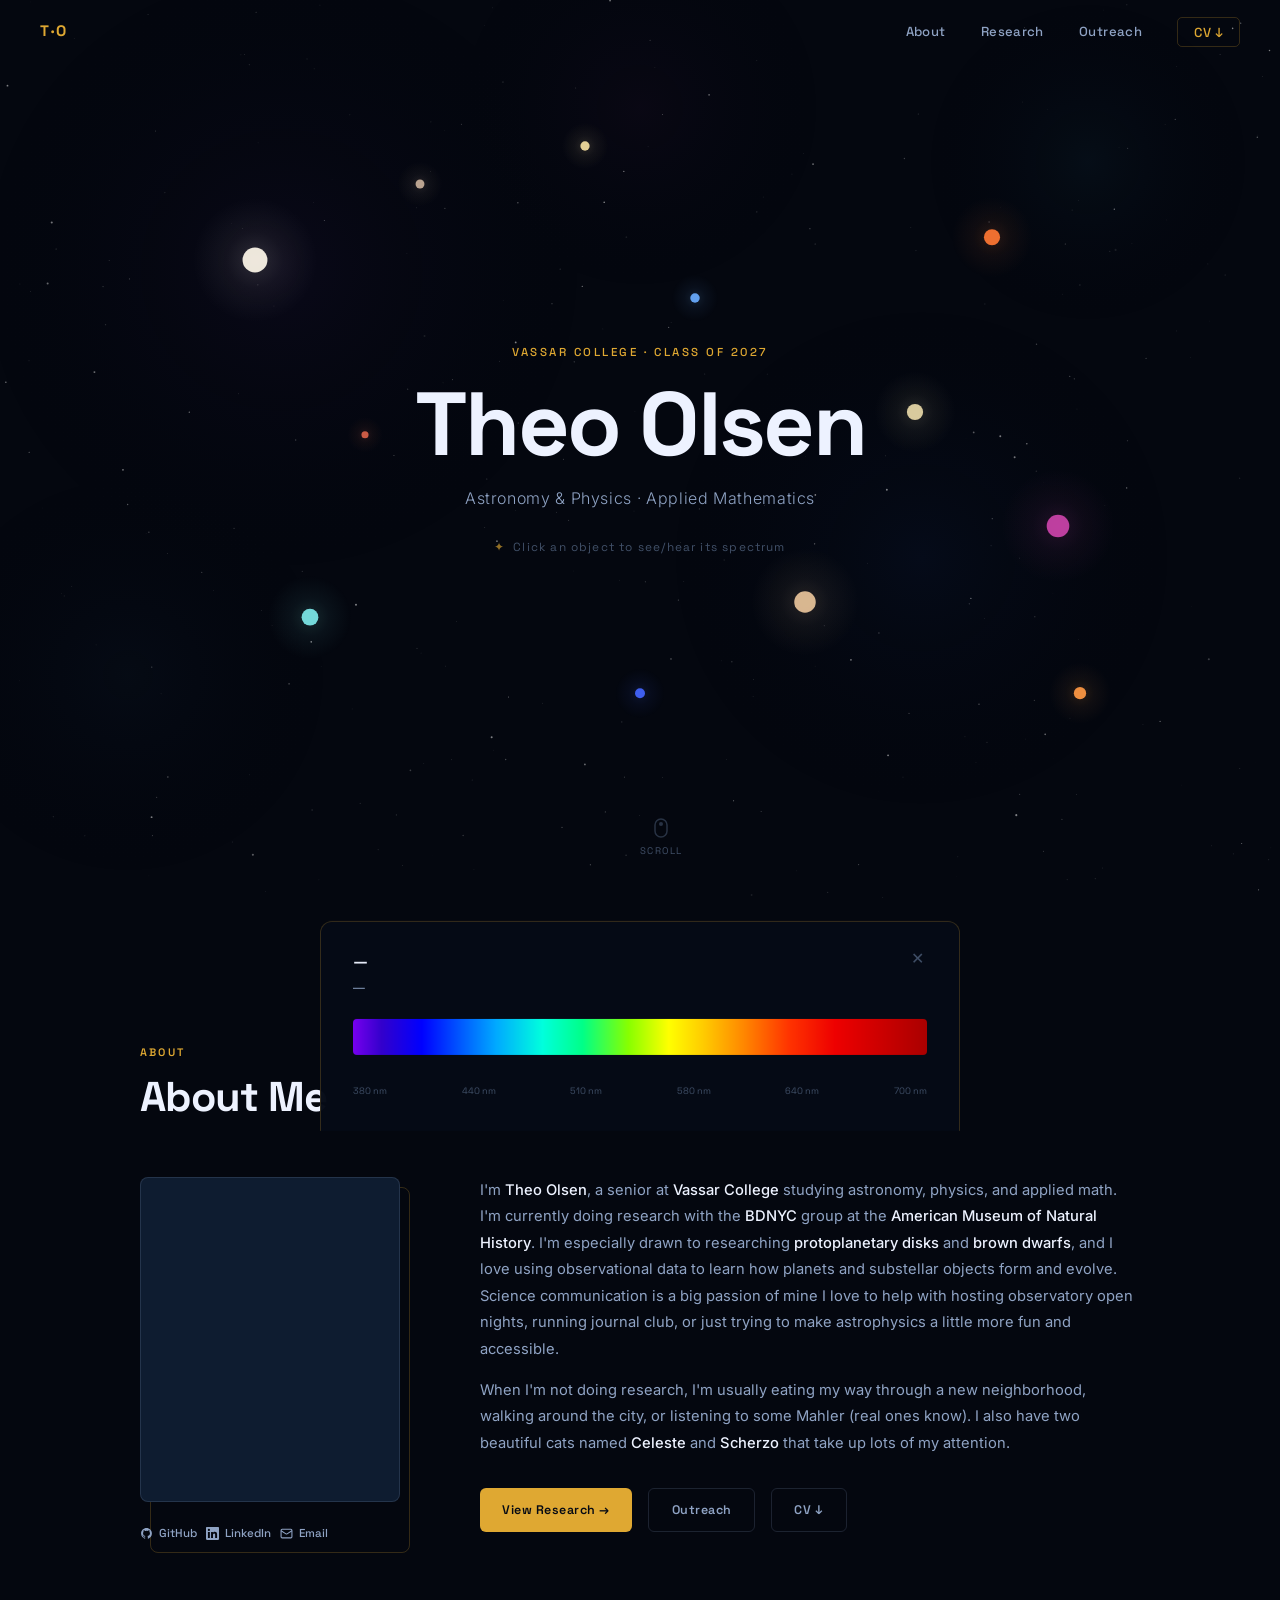
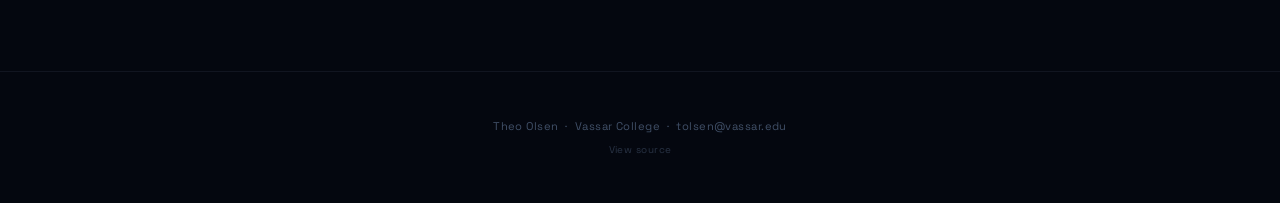
==== index.html @ f6734021 "Launch personal site with research, outreach, and Fourier visualizer. Add portfolio pages, CV and pa" ====
<!DOCTYPE html>
<html lang="en">

<head>
  <meta charset="UTF-8">
  <meta name="viewport" content="width=device-width, initial-scale=1.0">
  <title>Theo Olsen | Astronomer</title>
  <link rel="preconnect" href="https://fonts.googleapis.com">
  <link rel="preconnect" href="https://fonts.gstatic.com" crossorigin>
  <link
    href="https://fonts.googleapis.com/css2?family=Space+Grotesk:wght@300;400;500;600;700&family=Inter:ital,wght@0,300;0,400;0,500;1,300;1,400&display=swap"
    rel="stylesheet">
  <style>
    *,
    *::before,
    *::after {
      box-sizing: border-box;
      margin: 0;
      padding: 0;
    }

    :root {
      --bg-0: #04070f;
      --bg-1: #07101d;
      --bg-2: #0b1626;
      --bg-card: #0e1c30;
      --gold: #dfa832;
      --gold-soft: rgba(223, 168, 50, 0.12);
      --gold-border: rgba(223, 168, 50, 0.22);
      --purple: #9d7ff0;
      --blue: #5b9cf6;
      --text: #edf2ff;
      --text-2: #8fa3c4;
      --text-3: #415068;
      --border: rgba(140, 160, 200, 0.09);
      --border-bright: rgba(140, 160, 200, 0.18);
      --nav-h: 62px;
      --f-display: 'Space Grotesk', sans-serif;
      --f-body: 'Inter', sans-serif;
      --radius: 8px;
    }

    html {
      scroll-behavior: smooth;
    }

    body {
      background: var(--bg-0);
      color: var(--text);
      font-family: var(--f-body);
      line-height: 1.65;
      overflow-x: hidden;
    }

    /* ═══ NAV ══════════════════════════════════════ */
    #nav {
      position: fixed;
      top: 0;
      left: 0;
      right: 0;
      height: var(--nav-h);
      z-index: 200;
      display: flex;
      align-items: center;
      justify-content: space-between;
      padding: 0 2.5rem;
      border-bottom: 1px solid transparent;
      transition: background .35s, border-color .35s, backdrop-filter .35s;
    }

    #nav.frosted {
      background: rgba(4, 7, 15, .82);
      backdrop-filter: blur(14px);
      -webkit-backdrop-filter: blur(14px);
      border-color: var(--border);
    }

    .nav-logo {
      font-family: var(--f-display);
      font-weight: 700;
      font-size: .95rem;
      letter-spacing: .12em;
      color: var(--gold);
      text-decoration: none;
    }

    .nav-links {
      display: flex;
      gap: 2.2rem;
      list-style: none;
      align-items: center;
    }

    .nav-links a {
      font-family: var(--f-display);
      font-size: .82rem;
      font-weight: 500;
      letter-spacing: .03em;
      color: var(--text-2);
      text-decoration: none;
      transition: color .2s;
    }

    .nav-links a:hover {
      color: var(--text);
    }

    .nav-cv {
      color: var(--gold) !important;
      border: 1px solid var(--gold-border);
      padding: .35rem 1rem;
      border-radius: 5px;
      transition: background .2s !important;
    }

    .nav-cv:hover {
      background: var(--gold-soft) !important;
    }

    /* ═══ HERO ═════════════════════════════════════ */
    #hero {
      position: relative;
      width: 100%;
      height: 100vh;
      overflow: hidden;
    }

    #starfield {
      position: absolute;
      inset: 0;
      width: 100%;
      height: 100%;
      cursor: crosshair;
    }

    .hero-ui {
      position: absolute;
      inset: 0;
      display: flex;
      flex-direction: column;
      align-items: center;
      justify-content: center;
      text-align: center;
      pointer-events: none;
      z-index: 2;
      padding: 0 2rem;
    }

    .hero-pre {
      font-family: var(--f-display);
      font-size: .72rem;
      font-weight: 500;
      letter-spacing: .22em;
      text-transform: uppercase;
      color: var(--gold);
      margin-bottom: 1.1rem;
      opacity: 0;
      animation: riseIn .9s .2s forwards;
    }

    .hero-name {
      font-family: var(--f-display);
      font-size: clamp(2.8rem, 7vw, 5.8rem);
      font-weight: 700;
      letter-spacing: -.03em;
      color: var(--text);
      line-height: 1;
      margin-bottom: 1rem;
      opacity: 0;
      animation: riseIn .9s .4s forwards;
    }

    .hero-sub {
      font-family: var(--f-body);
      font-size: clamp(.85rem, 1.8vw, 1rem);
      font-weight: 300;
      color: var(--text-2);
      letter-spacing: .04em;
      margin-bottom: 1.6rem;
      opacity: 0;
      animation: riseIn .9s .6s forwards;
    }

    .hero-tags {
      display: flex;
      gap: .5rem;
      flex-wrap: wrap;
      justify-content: center;
      margin-bottom: 2.8rem;
      opacity: 0;
      animation: riseIn .9s .8s forwards;
    }

    .hero-tag {
      font-family: var(--f-display);
      font-size: .67rem;
      font-weight: 500;
      letter-spacing: .05em;
      padding: .2rem .7rem;
      border: 1px solid var(--border-bright);
      border-radius: 100px;
      color: var(--text-3);
    }

    .hero-hint {
      font-family: var(--f-display);
      font-size: .74rem;
      letter-spacing: .1em;
      color: var(--text-3);
      opacity: 0;
      animation: riseIn .9s 1.1s forwards;
    }

    .hint-star {
      color: var(--gold);
      opacity: .65;
      margin-right: .3em;
    }

    /* Scroll cue */
    .scroll-cue {
      position: absolute;
      bottom: 2.5rem;
      left: 50%;
      transform: translateX(-50%);
      opacity: 0;
      animation: riseIn 1s 1.6s forwards;
      display: flex;
      flex-direction: column;
      align-items: center;
      gap: .4rem;
      pointer-events: none;
    }

    .scroll-cue span {
      font-family: var(--f-display);
      font-size: .6rem;
      letter-spacing: .15em;
      text-transform: uppercase;
      color: var(--text-3);
    }

    .scroll-cue svg {
      animation: bounce 2s 2s infinite;
    }

    /* ═══ SPECTRUM PANEL ═══════════════════════════ */
    #sp-panel {
      position: fixed;
      bottom: 0;
      left: 50%;
      transform: translateX(-50%) translateY(110%);
      width: min(640px, 92vw);
      background: rgba(6, 11, 22, .96);
      backdrop-filter: blur(20px);
      -webkit-backdrop-filter: blur(20px);
      border: 1px solid var(--gold-border);
      border-bottom: none;
      border-radius: 12px 12px 0 0;
      padding: 1.6rem 2rem 1.4rem;
      z-index: 300;
      transition: transform .45s cubic-bezier(.22, 1, .36, 1);
    }

    #sp-panel.open {
      transform: translateX(-50%) translateY(0);
    }

    .sp-top {
      display: flex;
      justify-content: space-between;
      align-items: flex-start;
      margin-bottom: 1.3rem;
    }

    .sp-name {
      font-family: var(--f-display);
      font-size: 1.05rem;
      font-weight: 600;
      color: var(--text);
    }

    .sp-type {
      font-family: var(--f-body);
      font-size: .74rem;
      color: var(--text-2);
      margin-top: .2rem;
    }

    .sp-close {
      background: none;
      border: none;
      color: var(--text-3);
      cursor: pointer;
      font-size: 1rem;
      padding: .2rem;
      line-height: 1;
      transition: color .2s;
    }

    .sp-close:hover {
      color: var(--text);
    }

    .sp-bar-wrap {
      position: relative;
      height: 36px;
      border-radius: 4px;
      overflow: visible;
      margin-bottom: 1.8rem;
    }

    .sp-rainbow {
      width: 100%;
      height: 36px;
      border-radius: 4px;
      background: linear-gradient(to right,
          #7700ee 0%, #3300cc 5%, #0000ff 12%,
          #004fff 18%, #00aaff 25%, #00ffdd 33%,
          #00ff88 40%, #88ff00 48%,
          #ffff00 55%, #ffcc00 61%,
          #ff8800 68%, #ff3300 76%,
          #ee0000 84%, #aa0000 100%);
    }

    .sp-lines-layer {
      position: absolute;
      inset: 0;
      pointer-events: none;
    }

    .sp-line {
      position: absolute;
      top: 0;
      bottom: 0;
      width: 2px;
      background: rgba(0, 0, 0, .88);
      transform: translateX(-50%);
    }

    .sp-line-lbl {
      position: absolute;
      bottom: -17px;
      transform: translateX(-50%);
      font-size: .56rem;
      font-family: var(--f-display);
      color: var(--text-2);
      white-space: nowrap;
    }

    .sp-wl {
      display: flex;
      justify-content: space-between;
      margin-top: .4rem;
    }

    .sp-wl span {
      font-size: .58rem;
      font-family: var(--f-display);
      color: var(--text-3);
    }

    .sp-desc {
      font-size: .74rem;
      color: var(--text-2);
      font-style: italic;
      margin-top: .6rem;
    }

    /* ═══ ABOUT SECTION ════════════════════════════ */
    #about {
      padding: 9rem 2.5rem 8rem;
      max-width: 1080px;
      margin: 0 auto;
    }

    .eyebrow {
      font-family: var(--f-display);
      font-size: .68rem;
      font-weight: 600;
      letter-spacing: .2em;
      text-transform: uppercase;
      color: var(--gold);
      margin-bottom: .7rem;
    }

    .section-h {
      font-family: var(--f-display);
      font-size: clamp(1.8rem, 4vw, 2.6rem);
      font-weight: 700;
      letter-spacing: -.025em;
      color: var(--text);
      line-height: 1.15;
      margin-bottom: 3.5rem;
    }

    .section-h em {
      font-style: italic;
      color: var(--purple);
    }

    .about-grid {
      display: grid;
      grid-template-columns: 260px 1fr;
      gap: 5rem;
      align-items: start;
    }

    /* Photo card */
    .photo-col {
      position: relative;
    }

    .photo-frame {
      width: 100%;
      aspect-ratio: 4/5;
      background: var(--bg-card);
      border: 1px solid var(--border-bright);
      border-radius: var(--radius);
      overflow: hidden;
      display: flex;
      align-items: center;
      justify-content: center;
    }

    .photo-frame img {
      width: 100%;
      height: 100%;
      object-fit: cover;
    }

    .photo-deco {
      position: absolute;
      top: 10px;
      left: 10px;
      width: 100%;
      height: 100%;
      border: 1px solid var(--gold-border);
      border-radius: var(--radius);
      z-index: -1;
    }

    .social-row {
      display: flex;
      flex-wrap: wrap;
      gap: .6rem;
      margin-top: 1.4rem;
    }

    .social-link {
      display: flex;
      align-items: center;
      gap: .35rem;
      font-family: var(--f-display);
      font-size: .72rem;
      font-weight: 500;
      color: var(--text-2);
      text-decoration: none;
      transition: color .2s;
    }

    .social-link:hover {
      color: var(--gold);
    }

    .social-link svg {
      flex-shrink: 0;
    }

    /* Bio */
    .bio-col h2 {
      font-family: var(--f-display);
      font-size: 1.75rem;
      font-weight: 700;
      letter-spacing: -.02em;
      color: var(--text);
      margin-bottom: 1.2rem;
    }

    .bio-col p {
      font-size: .92rem;
      color: var(--text-2);
      line-height: 1.8;
      margin-bottom: .9rem;
    }

    .bio-col p strong {
      color: var(--text);
      font-weight: 500;
    }

    .awards-row {
      display: flex;
      flex-wrap: wrap;
      gap: .8rem;
      margin-top: 2rem;
      padding-top: 2rem;
      border-top: 1px solid var(--border);
    }

    .award {
      display: flex;
      align-items: center;
      gap: .45rem;
      padding: .42rem .85rem;
      background: var(--bg-card);
      border: 1px solid var(--border);
      border-radius: 6px;
    }

    .award-icon {
      font-size: .85rem;
    }

    .award-txt {
      font-family: var(--f-display);
      font-size: .68rem;
      font-weight: 500;
      color: var(--text-2);
    }

    /* CTA row */
    .cta-row {
      display: flex;
      gap: 1rem;
      flex-wrap: wrap;
      margin-top: 2rem;
    }

    .btn {
      font-family: var(--f-display);
      font-size: .78rem;
      font-weight: 600;
      letter-spacing: .04em;
      padding: .65rem 1.4rem;
      border-radius: 6px;
      text-decoration: none;
      transition: all .2s;
      display: inline-flex;
      align-items: center;
      gap: .4rem;
    }

    .btn-gold {
      background: var(--gold);
      color: #060a14;
    }

    .btn-gold:hover {
      background: #f0b832;
    }

    .btn-ghost {
      border: 1px solid var(--border-bright);
      color: var(--text-2);
    }

    .btn-ghost:hover {
      border-color: var(--text-2);
      color: var(--text);
    }

    /* ═══ FOOTER ══════════════════════════════════ */
    footer {
      padding: 2.8rem 2.5rem;
      text-align: center;
      border-top: 1px solid var(--border);
      font-family: var(--f-display);
      font-size: .7rem;
      letter-spacing: .04em;
      color: var(--text-3);
    }

    footer a {
      color: var(--text-3);
      text-decoration: none;
      transition: color .2s;
    }

    footer a:hover {
      color: var(--gold);
    }

    /* ═══ ANIMATIONS ══════════════════════════════ */
    @keyframes riseIn {
      from {
        opacity: 0;
        transform: translateY(18px);
      }

      to {
        opacity: 1;
        transform: translateY(0);
      }
    }

    @keyframes bounce {

      0%,
      100% {
        transform: translateY(0);
      }

      50% {
        transform: translateY(5px);
      }
    }

    /* ═══ SCROLLBAR ═══════════════════════════════ */
    ::-webkit-scrollbar {
      width: 5px;
    }

    ::-webkit-scrollbar-track {
      background: var(--bg-0);
    }

    ::-webkit-scrollbar-thumb {
      background: var(--border-bright);
      border-radius: 3px;
    }

    /* ═══ RESPONSIVE ══════════════════════════════ */
    @media (max-width: 780px) {
      #nav {
        padding: 0 1.2rem;
      }

      .nav-links {
        gap: 1.4rem;
      }

      .nav-links li:first-child,
      .nav-links li:nth-child(2) {
        display: none;
      }

      .about-grid {
        grid-template-columns: 1fr;
        gap: 2.5rem;
      }

      .photo-col {
        max-width: 200px;
      }

      #about {
        padding: 6rem 1.5rem 5rem;
      }
    }
  </style>
</head>

<body>

  <!-- NAV ─────────────────────────────────────── -->
  <nav id="nav">
    <a href="index.html" class="nav-logo">T·O</a>
    <ul class="nav-links">
      <li><a href="#about">About</a></li>
      <li><a href="research.html">Research</a></li>
      <li><a href="outreach.html">Outreach</a></li>
      <li><a href="./assets/Theo_Olsen_CV_June_2026.docx.pdf" target="_blank" class="nav-cv">CV ↓</a></li>
    </ul>
  </nav>

  <!-- HERO ────────────────────────────────────── -->
  <section id="hero">
    <canvas id="starfield"></canvas>

    <div class="hero-ui">
      <p class="hero-pre">Vassar College · Class of 2027</p>
      <h1 class="hero-name">Theo Olsen</h1>
      <p class="hero-sub">Astronomy &amp; Physics · Applied Mathematics</p>
      <p class="hero-hint">
        <span class="hint-star">✦</span>
        Click an object to see/hear its spectrum
      </p>
    </div>

    <div class="scroll-cue">
      <svg width="14" height="20" viewBox="0 0 14 20" fill="none">
        <rect x="1" y="1" width="12" height="18" rx="6" stroke="rgba(65,80,104,.6)" stroke-width="1.5" />
        <circle cx="7" cy="6" r="2" fill="rgba(65,80,104,.6)" />
      </svg>
      <span>Scroll</span>
    </div>
  </section>

  <!-- SPECTRUM PANEL ──────────────────────────── -->
  <div id="sp-panel">
    <div class="sp-top">
      <div>
        <div class="sp-name" id="sp-name">—</div>
        <div class="sp-type" id="sp-type">—</div>
      </div>
      <button class="sp-close" id="sp-close" aria-label="Close">✕</button>
    </div>
    <div class="sp-bar-wrap">
      <div class="sp-rainbow"></div>
      <div class="sp-lines-layer" id="sp-lines"></div>
    </div>
    <div class="sp-wl">
      <span>380 nm</span><span>440 nm</span><span>510 nm</span>
      <span>580 nm</span><span>640 nm</span><span>700 nm</span>
    </div>
    <p class="sp-desc" id="sp-desc"></p>
  </div>

  <!-- ABOUT ───────────────────────────────────── -->
  <section id="about">
    <p class="eyebrow">About</p>
    <h2 class="section-h">About Me</h2>

    <div class="about-grid">
      <!-- Photo -->
      <div class="photo-col">
        <div class="photo-frame">
          <!-- <img src="assets/photo.jpg" alt="Theo Olsen"> -->
        </div>
        <div class="photo-deco"></div>

        <div class="social-row">
          <a href="https://github.com/the0lsen" target="_blank" class="social-link">
            <svg width="13" height="13" viewBox="0 0 24 24" fill="currentColor">
              <path
                d="M12 2C6.477 2 2 6.477 2 12c0 4.418 2.865 8.166 6.839 9.489.5.092.682-.217.682-.482 0-.237-.009-.866-.013-1.7-2.782.603-3.369-1.341-3.369-1.341-.454-1.154-1.11-1.462-1.11-1.462-.908-.62.069-.608.069-.608 1.003.07 1.531 1.03 1.531 1.03.892 1.529 2.341 1.087 2.91.832c.092-.647.35-1.088.636-1.338-2.22-.253-4.555-1.11-4.555-4.943 0-1.091.39-1.984 1.029-2.683-.103-.253-.446-1.27.098-2.647 0 0 .84-.269 2.75 1.025A9.578 9.578 0 0112 6.836c.85.004 1.705.115 2.504.337 1.909-1.294 2.747-1.025 2.747-1.025.546 1.377.203 2.394.1 2.647.64.699 1.028 1.592 1.028 2.683 0 3.842-2.339 4.687-4.566 4.935.359.309.678.919.678 1.852 0 1.336-.012 2.415-.012 2.741 0 .267.18.578.688.48C19.138 20.163 22 16.418 22 12c0-5.523-4.477-10-10-10z" />
            </svg>
            GitHub
          </a>
          <a href="https://www.linkedin.com/in/theo-olsen-43198183/" target="_blank" class="social-link">
            <svg width="13" height="13" viewBox="0 0 24 24" fill="currentColor">
              <path
                d="M20.447 20.452h-3.554v-5.569c0-1.328-.027-3.037-1.852-3.037-1.853 0-2.136 1.445-2.136 2.939v5.667H9.351V9h3.414v1.561h.046c.477-.9 1.637-1.85 3.37-1.85 3.601 0 4.267 2.37 4.267 5.455v6.286zM5.337 7.433a2.062 2.062 0 01-2.063-2.065 2.064 2.064 0 112.063 2.065zm1.782 13.019H3.555V9h3.564v11.452zM22.225 0H1.771C.792 0 0 .774 0 1.729v20.542C0 23.227.792 24 1.771 24h20.451C23.2 24 24 23.227 24 22.271V1.729C24 .774 23.2 0 22.222 0h.003z" />
            </svg>
            LinkedIn
          </a>
          <a href="mailto:tolsen@vassar.edu" class="social-link">
            <svg width="13" height="13" viewBox="0 0 24 24" fill="none" stroke="currentColor" stroke-width="2">
              <rect x="2" y="4" width="20" height="16" rx="2" />
              <path d="m22 7-8.97 5.7a1.94 1.94 0 01-2.06 0L2 7" />
            </svg>
            Email
          </a>
        </div>
      </div>

      <!-- Bio -->
      <div class="bio-col">
        <p>
          I'm <strong>Theo Olsen</strong>, a senior at <strong>Vassar College</strong> studying astronomy, physics, and applied math.
          I'm currently doing research with the <strong>BDNYC</strong> group at the
          <strong>American Museum of Natural History</strong>.
          I'm especially drawn to researching <strong>protoplanetary disks</strong> and
          <strong>brown dwarfs</strong>, and I love using observational data to learn
          how planets and substellar objects form and evolve.
          Science communication is a big passion of mine I love to help with hosting observatory open nights,
          running journal club, or just trying to make astrophysics a little more fun and accessible.
        </p>
        <p>
          When I'm not doing research, I'm usually eating my way through a new neighborhood,
          walking around the city, or listening to some Mahler (real ones know).
          I also have two beautiful cats named <strong>Celeste</strong> and
          <strong>Scherzo</strong> that take up lots of my attention.
        </p>

        <div class="cta-row">
          <a href="research.html" class="btn btn-gold">View Research →</a>
          <a href="outreach.html" class="btn btn-ghost">Outreach</a>
          <a href="./assets/Theo_Olsen_CV_June_2026.docx.pdf" target="_blank" class="btn btn-ghost">CV ↓</a>
        </div>


      </div>
    </div>
  </section>

  <!-- FOOTER ──────────────────────────────────── -->
  <footer>
    <p>Theo Olsen &nbsp;·&nbsp; Vassar College &nbsp;·&nbsp;
      <a href="mailto:tolsen@vassar.edu">tolsen@vassar.edu</a>
    </p>
    <p style="margin-top:.4rem;font-size:.62rem;opacity:.6;">
      <a href="https://github.com/the0lsen/the0lsen.github.io" target="_blank">View source</a>
    </p>
  </footer>

  <!-- ═══════════════════════════════════════════
     SCRIPT: Canvas Minigame + Audio
═══════════════════════════════════════════ -->
  <script>
    // ── Nav scroll effect ─────────────────────────
    const navEl = document.getElementById('nav');
    window.addEventListener('scroll', () => {
      navEl.classList.toggle('frosted', window.scrollY > 20);
    });

    // ── Object catalogue ─────────────────────────
    // Positions: Sun upper-left area, brown dwarfs right side, planets spread across
    const POS = [
      // Sun
      [.15, .25],
      // Brown dwarfs
      [.82, .22], [.88, .60],
      // Planets (Mercury → Neptune + a hot Jupiter exoplanet)
      [.30, .15], [.45, .10], [.55, .30], [.25, .48],
      [.65, .70], [.75, .45], [.20, .72], [.50, .82],
      [.90, .82],
    ];

    const CATALOGUE = [
      // ── Our Sun ──
      { name: 'The Sun', type: 'G', size: 16.5, temp: 5778, desc: 'Our G2V host star — the reference spectrum' },
      // ── Brown Dwarfs ──
      { name: '2MASS J1047+21', type: 'L', size: 12.6, temp: 2200, desc: 'L6 brown dwarf — FeH, CrH & CO bands dominate' },
      { name: 'Gliese 229 B', type: 'T', size: 11.4, temp: 960, desc: 'T7 brown dwarf — methane detected at 890 nm (unique!)' },
      // ── Planets ──
      { name: 'Mercury', type: 'Rk', size: 4.5, temp: 440, desc: 'Silicate-rich, virtually no atmosphere — reflected solar' },
      { name: 'Venus', type: 'Ve', size: 7.2, temp: 737, desc: 'Dense CO₂ atmosphere — strong CO₂ & SO₂ bands' },
      { name: 'Earth', type: 'Ea', size: 7.2, temp: 288, desc: 'O₂, H₂O, O₃ — only known biosignature spectrum' },
      { name: 'Mars', type: 'Ma', size: 5.4, temp: 210, desc: 'Thin CO₂ atmosphere, Fe₂O₃ dust — red reflectance' },
      { name: 'Jupiter', type: 'Ju', size: 11.4, temp: 165, desc: 'NH₃ clouds, CH₄ & H₂ — banded gas giant spectrum' },
      { name: 'Saturn', type: 'Sa', size: 10.2, temp: 134, desc: 'CH₄, NH₃, H₂ — slightly colder than Jupiter' },
      { name: 'Uranus', type: 'Ur', size: 8.4, temp: 76, desc: 'CH₄ ice mantle — strong 619 nm methane absorption' },
      { name: 'Neptune', type: 'Ne', size: 7.8, temp: 72, desc: 'Deep CH₄ absorption gives vivid blue colour' },
      { name: '51 Peg b', type: 'HJ', size: 9.6, temp: 1285, desc: 'First hot Jupiter — Na I, K I, H₂O in transmission' },
    ];

    // Colours: Sun warm white, L-dwarf deep orange, T-dwarf magenta, planets natural hues
    const S_COLOR = {
      G: '#fff9eb',  // Sun
      L: '#ff7733',  // L brown dwarf
      T: '#cc44aa',  // T brown dwarf
      Rk: '#c8b09a',  // Mercury (rocky grey)
      Ve: '#f5dfa0',  // Venus (pale yellow)
      Ea: '#6aadff',  // Earth (blue)
      Ma: '#d9634a',  // Mars (red-orange)
      Ju: '#e8c49a',  // Jupiter (tan)
      Sa: '#e8d9a8',  // Saturn (pale gold)
      Ur: '#7de8e8',  // Uranus (cyan)
      Ne: '#4466ff',  // Neptune (deep blue)
      HJ: '#ff9944',  // Hot Jupiter (orange)
    };

    // Musical chords — flute register
    const CHORDS = {
      G: [392.00, 493.88, 587.33],  // Sun: G4-B4-D5 warm major
      L: [261.63, 311.13, 392.00],  // L-dwarf: C4-Eb4-G4 minor
      T: [220.00, 277.18, 329.63],  // T-dwarf: A3-C#4-E4 eerie
      Rk: [523.25, 622.25, 698.46],  // Mercury: C5-Eb5-F5 sparse
      Ve: [466.16, 554.37, 659.25],  // Venus: Bb4-C#5-E5 dense
      Ea: [440.00, 523.25, 659.25],  // Earth: A4-C5-E5 bright
      Ma: [349.23, 415.30, 523.25],  // Mars: F4-Ab4-C5 dusty
      Ju: [329.63, 392.00, 493.88],  // Jupiter: E4-G4-B4 grand
      Sa: [293.66, 369.99, 440.00],  // Saturn: D4-F#4-A4 ringed
      Ur: [277.18, 349.23, 415.30],  // Uranus: C#4-F4-Ab4 icy
      Ne: [246.94, 311.13, 392.00],  // Neptune: B3-Eb4-G4 deep
      HJ: [415.30, 523.25, 622.25],  // Hot Jupiter: Ab4-C5-Eb5
    };

    // Absorption/reflection features (nm, 380–700 window)
    const LINES = {
      G: [{ nm: 393.4, l: 'Ca K' }, { nm: 396.8, l: 'Ca H' }, { nm: 430.8, l: 'CH' }, { nm: 589.0, l: 'Na D' }, { nm: 656.3, l: 'Hα' }],
      L: [{ nm: 430, l: 'CrH' }, { nm: 470, l: 'FeH' }, { nm: 518, l: 'Mg I' }, { nm: 589, l: 'Na D' }, { nm: 670, l: 'Li I' }],
      T: [{ nm: 404, l: 'K I' }, { nm: 589, l: 'Na I' }, { nm: 619, l: 'CH₄' }, { nm: 666, l: 'CH₄' }, { nm: 890, l: 'CH₄' }],
      Rk: [{ nm: 430, l: 'Pyx' }, { nm: 505, l: 'Ol' }, { nm: 627, l: 'Ol' }, { nm: 660, l: 'Py' }],
      Ve: [{ nm: 445, l: 'CO₂' }, { nm: 510, l: 'SO₂' }, { nm: 577, l: 'CO₂' }, { nm: 645, l: 'CO₂' }],
      Ea: [{ nm: 393, l: 'O₃' }, { nm: 480, l: 'H₂O' }, { nm: 577, l: 'O₂' }, { nm: 627, l: 'H₂O' }, { nm: 686, l: 'O₂ B' }],
      Ma: [{ nm: 445, l: 'CO₂' }, { nm: 517, l: 'CO₂' }, { nm: 577, l: 'CO₂' }, { nm: 645, l: 'CO₂' }, { nm: 667, l: 'CO₂' }],
      Ju: [{ nm: 543, l: 'CH₄' }, { nm: 577, l: 'NH₃' }, { nm: 619, l: 'CH₄' }, { nm: 648, l: 'NH₃' }, { nm: 668, l: 'CH₄' }],
      Sa: [{ nm: 543, l: 'CH₄' }, { nm: 580, l: 'NH₃' }, { nm: 619, l: 'CH₄' }, { nm: 668, l: 'CH₄' }, { nm: 700, l: 'H₂' }],
      Ur: [{ nm: 543, l: 'CH₄' }, { nm: 576, l: 'CH₄' }, { nm: 619, l: 'CH₄' }, { nm: 665, l: 'CH₄' }, { nm: 693, l: 'H₂' }],
      Ne: [{ nm: 543, l: 'CH₄' }, { nm: 619, l: 'CH₄' }, { nm: 665, l: 'CH₄' }, { nm: 693, l: 'CH₄' }, { nm: 700, l: 'H₂' }],
      HJ: [{ nm: 393, l: 'Na I' }, { nm: 404, l: 'K I' }, { nm: 587, l: 'He I' }, { nm: 630, l: 'H₂O' }, { nm: 656, l: 'Hα' }],
    };

    const TYPE_DESC = {
      G: 'G2V star · 5,778 K · Ca II H&K, Na D, Hα absorption',
      L: 'L-dwarf · ~2,200 K · CrH, FeH, Li I, Na I bands',
      T: 'T-dwarf · ~960 K · Methane & K I — coolest detectable',
      Rk: 'Rocky planet · ~440 K · Silicate reflectance spectrum',
      Ve: 'Rocky planet · ~737 K · CO₂-dominated thick atmosphere',
      Ea: 'Rocky planet · ~288 K · O₂, O₃, H₂O biosignatures',
      Ma: 'Rocky planet · ~210 K · Thin CO₂ + iron-oxide dust',
      Ju: 'Gas giant · ~165 K · NH₃ & CH₄ cloud deck spectrum',
      Sa: 'Gas giant · ~134 K · CH₄ & NH₃, colder than Jupiter',
      Ur: 'Ice giant · ~76 K · Deep CH₄ absorption in red/NIR',
      Ne: 'Ice giant · ~72 K · CH₄ absorption gives deep blue hue',
      HJ: 'Hot Jupiter · ~1,285 K · Na I, K I, H₂O in transit',
    };

    // ── Canvas setup ──────────────────────────────
    const cv = document.getElementById('starfield');
    const ctx = cv.getContext('2d');
    let W, H;
    let mouse = { x: -9999, y: -9999 };
    let activeStar = null;
    let audioCtx = null;
    let frame = 0;
    let iStars = [];

    function hexRgba(hex, a) {
      const r = parseInt(hex.slice(1, 3), 16);
      const g = parseInt(hex.slice(3, 5), 16);
      const b = parseInt(hex.slice(5, 7), 16);
      return `rgba(${r},${g},${b},${a})`;
    }

    // Background star layers
    function makeBgLayer(n, maxR) {
      return Array.from({ length: n }, () => ({
        x: Math.random(), y: Math.random(),
        r: maxR * (.4 + Math.random() * .6),
        ph: Math.random() * Math.PI * 2,
      }));
    }
    const BG = [makeBgLayer(220, .7), makeBgLayer(90, 1.1)];

    function resize() {
      W = cv.width = window.innerWidth;
      H = cv.height = window.innerHeight;
      iStars = CATALOGUE.map((s, i) => {
        const [nx, ny] = POS[i % POS.length];
        const pad = 90;
        return {
          ...s,
          x: pad + nx * (W - pad * 2),
          y: 70 + ny * (H - 140),
          r: s.size || (2.6 + Math.random() * 2.2),
          ph: Math.random() * Math.PI * 2,
          spd: .45 + Math.random() * .7,
          pulseT: 0,
        };
      });
    }

    // ── Draw loop ─────────────────────────────────
    function draw() {
      ctx.clearRect(0, 0, W, H);

      // Nebula blobs
      [
        { x: .22, y: .30, r: 300, c: 'rgba(50,20,90,.13)' },
        { x: .72, y: .62, r: 250, c: 'rgba(18,45,110,.11)' },
        { x: .5, y: .12, r: 180, c: 'rgba(70,18,75,.09)' },
        { x: .85, y: .18, r: 160, c: 'rgba(25,75,100,.10)' },
        { x: .1, y: .75, r: 200, c: 'rgba(30,60,90,.08)' },
      ].forEach(n => {
        const g = ctx.createRadialGradient(n.x * W, n.y * H, 0, n.x * W, n.y * H, n.r);
        g.addColorStop(0, n.c); g.addColorStop(1, 'rgba(0,0,0,0)');
        ctx.fillStyle = g;
        ctx.beginPath(); ctx.arc(n.x * W, n.y * H, n.r, 0, Math.PI * 2); ctx.fill();
      });

      // Background stars
      BG.forEach((layer, li) => {
        layer.forEach(s => {
          const tw = .35 + .65 * Math.sin(s.ph + frame * .007);
          ctx.globalAlpha = tw * (li === 0 ? .3 : .5);
          ctx.fillStyle = '#fff';
          ctx.beginPath();
          ctx.arc(s.x * W, s.y * H, s.r, 0, Math.PI * 2);
          ctx.fill();
        });
      });
      ctx.globalAlpha = 1;

      // Interactive stars
      iStars.forEach(s => {
        const d = Math.hypot(mouse.x - s.x, mouse.y - s.y);
        const hover = d < 32;
        const active = s === activeStar;
        const tw = .82 + .18 * Math.sin(s.ph + frame * s.spd * .018);
        const rr = s.r * (hover || active ? 1.5 : 1) * tw;
        const col = S_COLOR[s.type];

        // Glow halo
        const gs = rr * (hover ? 10 : active ? 8 : 5);
        const grd = ctx.createRadialGradient(s.x, s.y, 0, s.x, s.y, gs);
        grd.addColorStop(0, hexRgba(col, hover ? .32 : active ? .25 : .14));
        grd.addColorStop(.45, hexRgba(col, hover ? .12 : .05));
        grd.addColorStop(1, hexRgba(col, 0));
        ctx.fillStyle = grd;
        ctx.beginPath(); ctx.arc(s.x, s.y, gs, 0, Math.PI * 2); ctx.fill();

        // Star core
        ctx.fillStyle = col;
        ctx.globalAlpha = .92;
        ctx.beginPath(); ctx.arc(s.x, s.y, rr, 0, Math.PI * 2); ctx.fill();
        ctx.globalAlpha = 1;

        // Pulse ring
        if (s.pulseT > 0 && s.pulseT < 1) {
          ctx.strokeStyle = hexRgba(col, 1 - s.pulseT);
          ctx.lineWidth = 1.2;
          ctx.beginPath(); ctx.arc(s.x, s.y, rr + s.pulseT * 36, 0, Math.PI * 2); ctx.stroke();
          s.pulseT = Math.min(s.pulseT + .022, 1);
        }

        // Label on hover or active
        if (hover || active) {
          ctx.save();
          ctx.font = '500 11px "Space Grotesk",sans-serif';
          ctx.fillStyle = '#edf2ff';
          ctx.globalAlpha = .95;
          const lx = s.x + rr + 11, ly = s.y - 3;
          ctx.fillText(s.name, lx, ly);
          ctx.font = '300 9.5px "Inter",sans-serif';
          ctx.fillStyle = '#8fa3c4';
          ctx.fillText(`${s.temp.toLocaleString()} K`, lx, ly + 13);
          ctx.restore();
        }
      });

      frame++;
      requestAnimationFrame(draw);
    }

    // ── Mouse/touch events ────────────────────────
    // Use canvas-relative coords so scroll offset doesn't shift hit detection
    function canvasY(clientY) {
      return clientY - cv.getBoundingClientRect().top;
    }

    cv.addEventListener('mousemove', e => {
      mouse.x = e.clientX;
      mouse.y = canvasY(e.clientY);
      const hit = iStars.some(s => Math.hypot(mouse.x - s.x, mouse.y - s.y) < 32);
      cv.style.cursor = hit ? 'pointer' : 'crosshair';
    });
    cv.addEventListener('mouseleave', () => { mouse.x = -9999; mouse.y = -9999; });

    function handleInteract(cx, cy) {
      const canY = canvasY(cy);
      let best = null, bd = 38;
      iStars.forEach(s => {
        const d = Math.hypot(cx - s.x, canY - s.y);
        if (d < bd) { bd = d; best = s; }
      });
      if (!best) return;
      activeStar = best;
      best.pulseT = .01;
      showSpectrum(best);
      playChord(best.type);
    }

    cv.addEventListener('click', e => handleInteract(e.clientX, e.clientY));
    cv.addEventListener('touchstart', e => {
      e.preventDefault();
      const t = e.touches[0];
      handleInteract(t.clientX, t.clientY);
    }, { passive: false });

    // ── Spectrum panel ────────────────────────────
    const spPanel = document.getElementById('sp-panel');
    const spName = document.getElementById('sp-name');
    const spType = document.getElementById('sp-type');
    const spLines = document.getElementById('sp-lines');
    const spDesc = document.getElementById('sp-desc');

    document.getElementById('sp-close').addEventListener('click', () => {
      spPanel.classList.remove('open');
      activeStar = null;
    });

    function showSpectrum(star) {
      spName.textContent = star.name;
      spType.textContent = TYPE_DESC[star.type] + '  ·  ' + star.desc;

      spLines.innerHTML = '';
      // Only render lines within the visible 380–700 nm window
      const lines = (LINES[star.type] || []).filter(l => l.nm >= 380 && l.nm <= 700);
      const placedPcts = [];
      lines.forEach(l => {
        const pct = ((l.nm - 380) / (700 - 380)) * 100;
        const line = document.createElement('div');
        line.className = 'sp-line'; line.style.left = pct + '%';
        spLines.appendChild(line);
        const lbl = document.createElement('div');
        lbl.className = 'sp-line-lbl'; lbl.style.left = pct + '%';
        lbl.textContent = l.l;
        // Flip label above the bar if it would collide with a nearby label
        if (placedPcts.some(p => Math.abs(pct - p) < 7)) {
          lbl.style.bottom = 'auto';
          lbl.style.top = '-17px';
        }
        placedPcts.push(pct);
        spLines.appendChild(lbl);
      });

      const allLines = LINES[star.type] || [];
      const lnames = allLines.map(l => l.l).join(' · ');
      spDesc.textContent = `Key absorption features: ${lnames}`;
      spPanel.classList.add('open');
    }

    // ── Audio engine ──────────────────────────────
    function getAC() {
      if (!audioCtx) {
        audioCtx = new (window.AudioContext || window.webkitAudioContext)();
      }
      if (audioCtx.state === 'suspended') audioCtx.resume();
      return audioCtx;
    }

    function playChord(type) {
      const ac = getAC();
      const freqs = CHORDS[type] || CHORDS.G;
      freqs.forEach((freq, i) => {
        const now = ac.currentTime + i * .04; // slight stagger

        // Main oscillator (flute: mostly sine)
        const osc = ac.createOscillator();
        const gain = ac.createGain();

        // LFO vibrato — flute characteristic
        const lfo = ac.createOscillator();
        const lfoGn = ac.createGain();
        lfo.frequency.value = 4.8 + i * .4;
        lfoGn.gain.value = freq * .0045;
        lfo.connect(lfoGn);
        lfoGn.connect(osc.frequency);

        osc.type = 'sine';
        osc.frequency.value = freq;

        // Gentle reverb via convolver would need IR; use simple delay chorus instead
        const delay = ac.createDelay(.06);
        const delGn = ac.createGain();
        delGn.gain.value = .18;
        osc.connect(delay); delay.connect(delGn); delGn.connect(gain);

        // ADSR envelope
        const vol = .11 / (i + 1);
        gain.gain.setValueAtTime(0, now);
        gain.gain.linearRampToValueAtTime(vol, now + .07);
        gain.gain.linearRampToValueAtTime(vol * .78, now + .4);
        gain.gain.setValueAtTime(vol * .78, now + 1.9);
        gain.gain.linearRampToValueAtTime(0, now + 3.2);

        osc.connect(gain);
        gain.connect(ac.destination);

        lfo.start(now); osc.start(now);
        osc.stop(now + 3.2); lfo.stop(now + 3.2);
      });
    }

    // ── Init ──────────────────────────────────────
    window.addEventListener('resize', resize);
    resize();
    draw();
  </script>
</body>

</html>
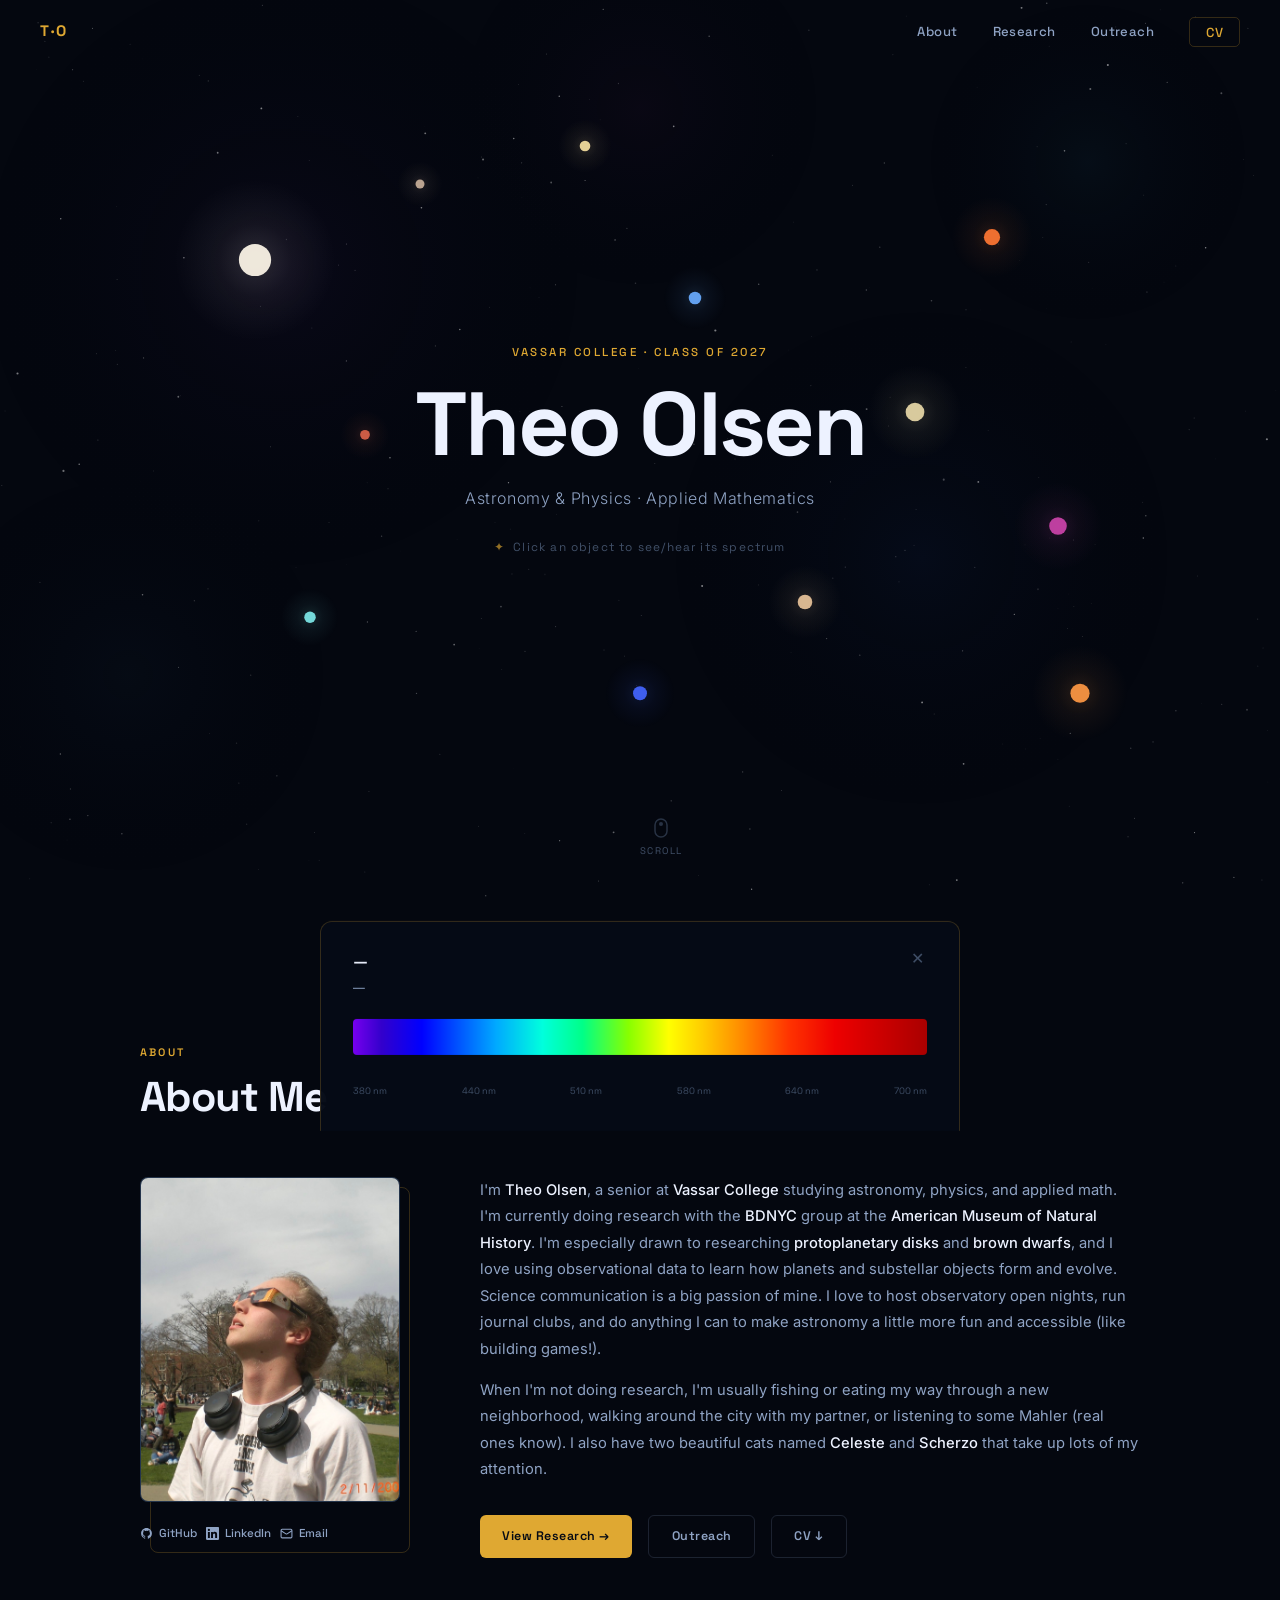
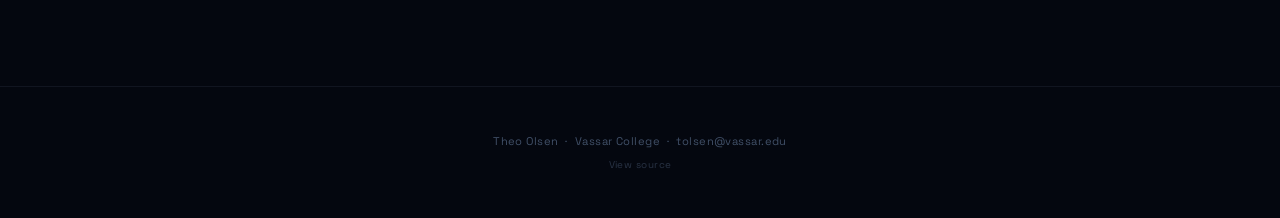
==== commit 81c59acb: "minor cosmetic and grammatical fixes" ====
--- a/index.html
+++ b/index.html
@@ -660,7 +660,7 @@
       <li><a href="#about">About</a></li>
       <li><a href="research.html">Research</a></li>
       <li><a href="outreach.html">Outreach</a></li>
-      <li><a href="./assets/Theo_Olsen_CV_June_2026.docx.pdf" target="_blank" class="nav-cv">CV ↓</a></li>
+      <li><a href="./assets/Theo_Olsen_CV_June_2026.docx.pdf" target="_blank" class="nav-cv">CV</a></li>
     </ul>
   </nav>
 
@@ -716,7 +716,7 @@
       <!-- Photo -->
       <div class="photo-col">
         <div class="photo-frame">
-          <!-- <img src="assets/photo.jpg" alt="Theo Olsen"> -->
+          <img src="assets/photo.png" alt="Theo Olsen">
         </div>
         <div class="photo-deco"></div>
 
@@ -754,12 +754,12 @@
           I'm especially drawn to researching <strong>protoplanetary disks</strong> and
           <strong>brown dwarfs</strong>, and I love using observational data to learn
           how planets and substellar objects form and evolve.
-          Science communication is a big passion of mine I love to help with hosting observatory open nights,
-          running journal club, or just trying to make astrophysics a little more fun and accessible.
+          Science communication is a big passion of mine. I love to host observatory open nights,
+          run journal clubs, and do anything I can to make astronomy a little more fun and accessible (like building games!).
         </p>
         <p>
-          When I'm not doing research, I'm usually eating my way through a new neighborhood,
-          walking around the city, or listening to some Mahler (real ones know).
+          When I'm not doing research, I'm usually fishing or eating my way through a new neighborhood,
+          walking around the city with my partner, or listening to some Mahler (real ones know).
           I also have two beautiful cats named <strong>Celeste</strong> and
           <strong>Scherzo</strong> that take up lots of my attention.
         </p>
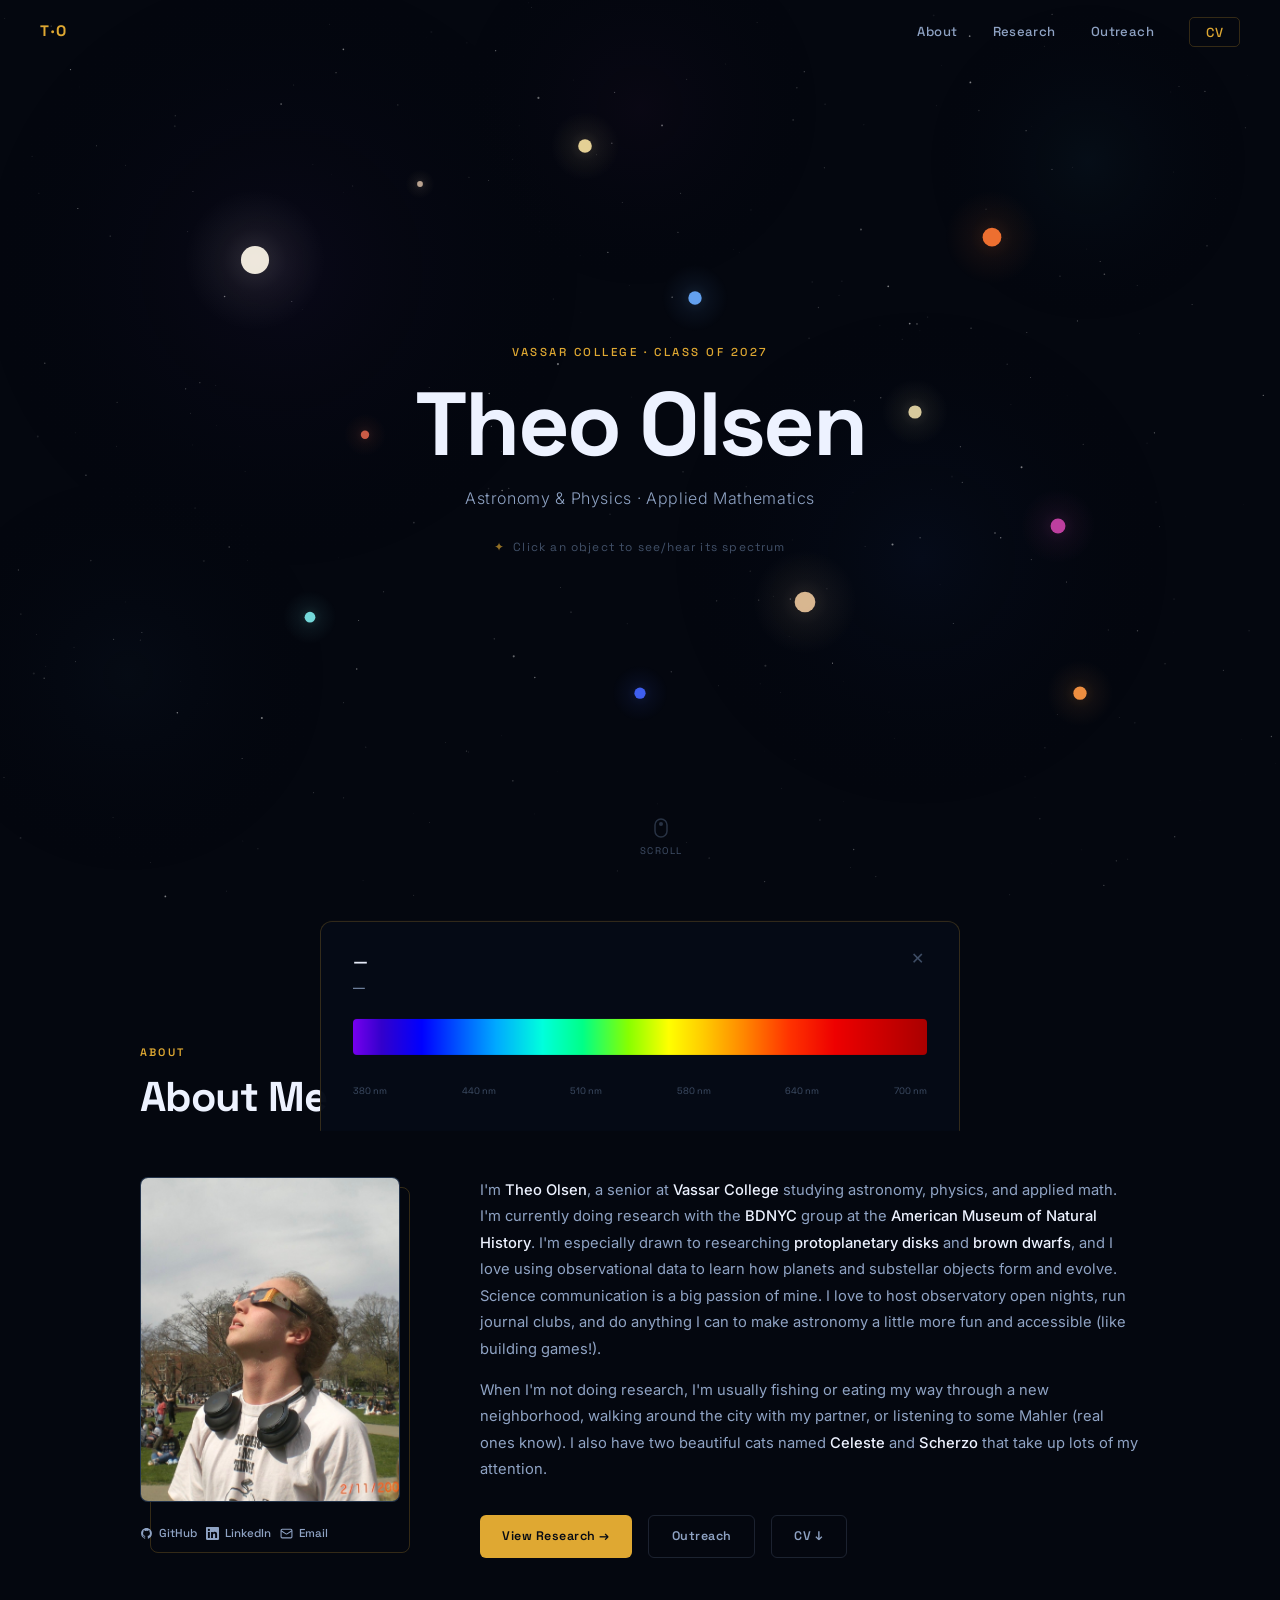
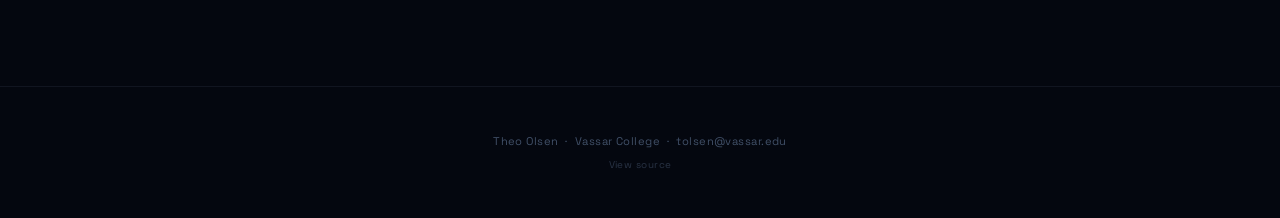
==== commit adb01d28: "Add SEO metadata, sitemap, and concise tab titles" ====
--- a/index.html
+++ b/index.html
@@ -4,7 +4,43 @@
 <head>
   <meta charset="UTF-8">
   <meta name="viewport" content="width=device-width, initial-scale=1.0">
-  <title>Theo Olsen | Astronomer</title>
+  <title>Theo Olsen</title>
+  <meta name="description" content="Theodor Olsen (Theo Olsen) — astronomy researcher, musician, and student at Vassar College. Research on brown dwarfs, protoplanetary disks, and the SEDA software package with BDNYC at the American Museum of Natural History.">
+  <meta name="keywords" content="Theo Olsen, Theodor Olsen, astronomer, researcher, astronomy researcher, musician, music, flute, Vassar College, brown dwarfs, protoplanetary disks">
+  <meta name="author" content="Theodor Olsen, Theo Olsen">
+  <meta name="robots" content="index, follow">
+  <link rel="canonical" href="https://the0lsen.github.io/">
+  <meta property="og:type" content="website">
+  <meta property="og:url" content="https://the0lsen.github.io/">
+  <meta property="og:title" content="Theo Olsen | Theodor Olsen — Astronomer, Researcher &amp; Musician">
+  <meta property="og:description" content="Theodor Olsen (Theo Olsen) — astronomy researcher and musician at Vassar College studying brown dwarfs, protoplanetary disks, and science communication.">
+  <meta property="og:image" content="https://the0lsen.github.io/assets/photo.png">
+  <meta name="twitter:card" content="summary_large_image">
+  <meta name="twitter:title" content="Theo Olsen | Theodor Olsen — Astronomer, Researcher &amp; Musician">
+  <meta name="twitter:description" content="Theodor Olsen (Theo Olsen) — astronomy researcher and musician at Vassar College studying brown dwarfs, protoplanetary disks, and science communication.">
+  <meta name="twitter:image" content="https://the0lsen.github.io/assets/photo.png">
+  <script type="application/ld+json">
+  {
+    "@context": "https://schema.org",
+    "@type": "Person",
+    "name": "Theodor Olsen",
+    "alternateName": "Theo Olsen",
+    "url": "https://the0lsen.github.io/",
+    "image": "https://the0lsen.github.io/assets/photo.png",
+    "description": "Astronomy researcher, musician, and student at Vassar College studying brown dwarfs and protoplanetary disks.",
+    "jobTitle": "Astronomy Researcher and Musician",
+    "affiliation": {
+      "@type": "CollegeOrUniversity",
+      "name": "Vassar College"
+    },
+    "sameAs": [
+      "https://github.com/the0lsen",
+      "https://www.linkedin.com/in/theo-olsen-43198183/"
+    ],
+    "email": "tolsen@vassar.edu",
+    "knowsAbout": ["astronomy", "brown dwarfs", "protoplanetary disks", "astrophysics research", "music", "flute"]
+  }
+  </script>
   <link rel="preconnect" href="https://fonts.googleapis.com">
   <link rel="preconnect" href="https://fonts.gstatic.com" crossorigin>
   <link
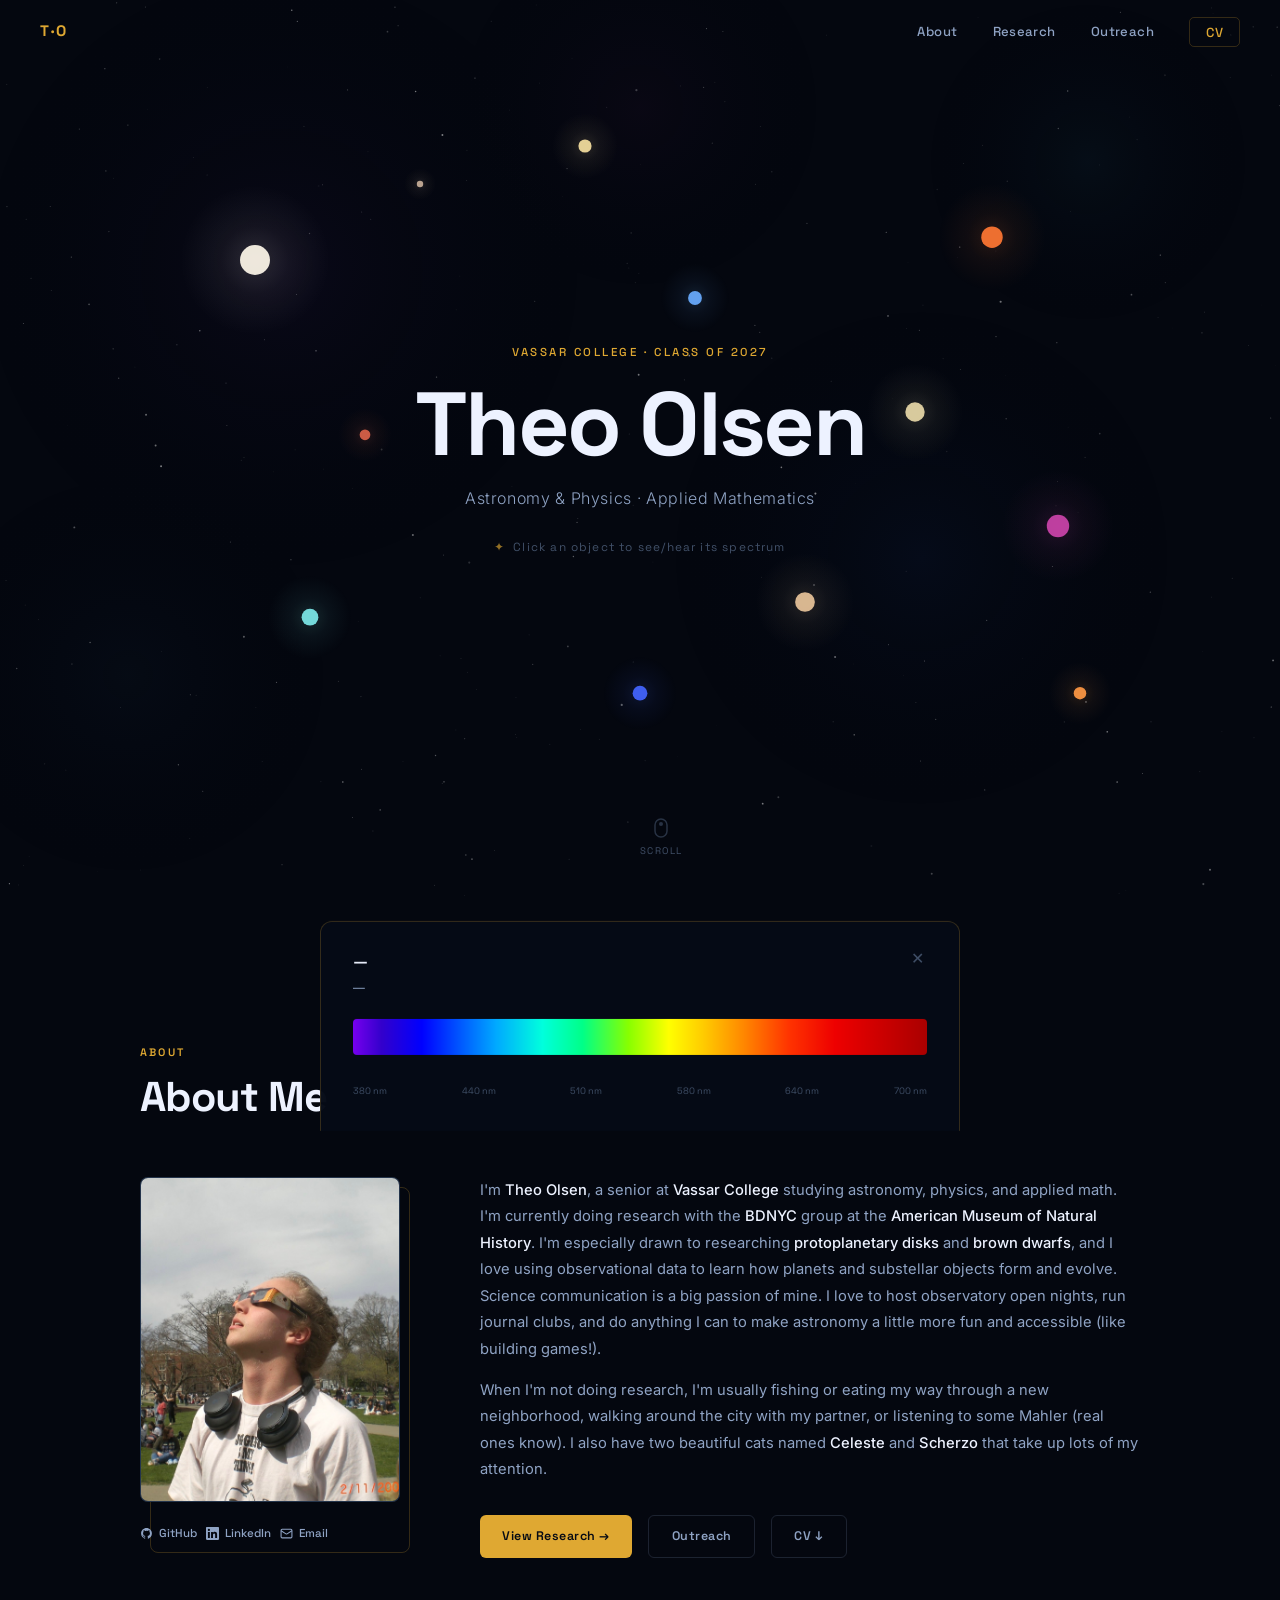
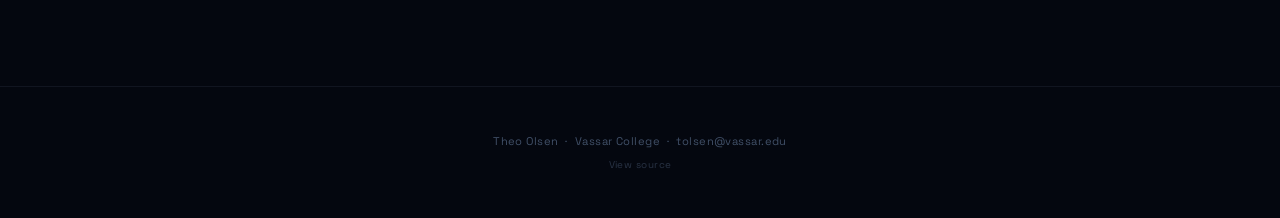
==== commit e4aa8ca8: "Update CV with website link" ====
--- a/index.html
+++ b/index.html
@@ -696,7 +696,7 @@
       <li><a href="#about">About</a></li>
       <li><a href="research.html">Research</a></li>
       <li><a href="outreach.html">Outreach</a></li>
-      <li><a href="./assets/Theo_Olsen_CV_June_2026.docx.pdf" target="_blank" class="nav-cv">CV</a></li>
+      <li><a href="./assets/Theo_Olsen_CV_June_2026.pdf" target="_blank" class="nav-cv">CV</a></li>
     </ul>
   </nav>
 
@@ -803,7 +803,7 @@
         <div class="cta-row">
           <a href="research.html" class="btn btn-gold">View Research →</a>
           <a href="outreach.html" class="btn btn-ghost">Outreach</a>
-          <a href="./assets/Theo_Olsen_CV_June_2026.docx.pdf" target="_blank" class="btn btn-ghost">CV ↓</a>
+          <a href="./assets/Theo_Olsen_CV_June_2026.pdf" target="_blank" class="btn btn-ghost">CV ↓</a>
         </div>
 
 
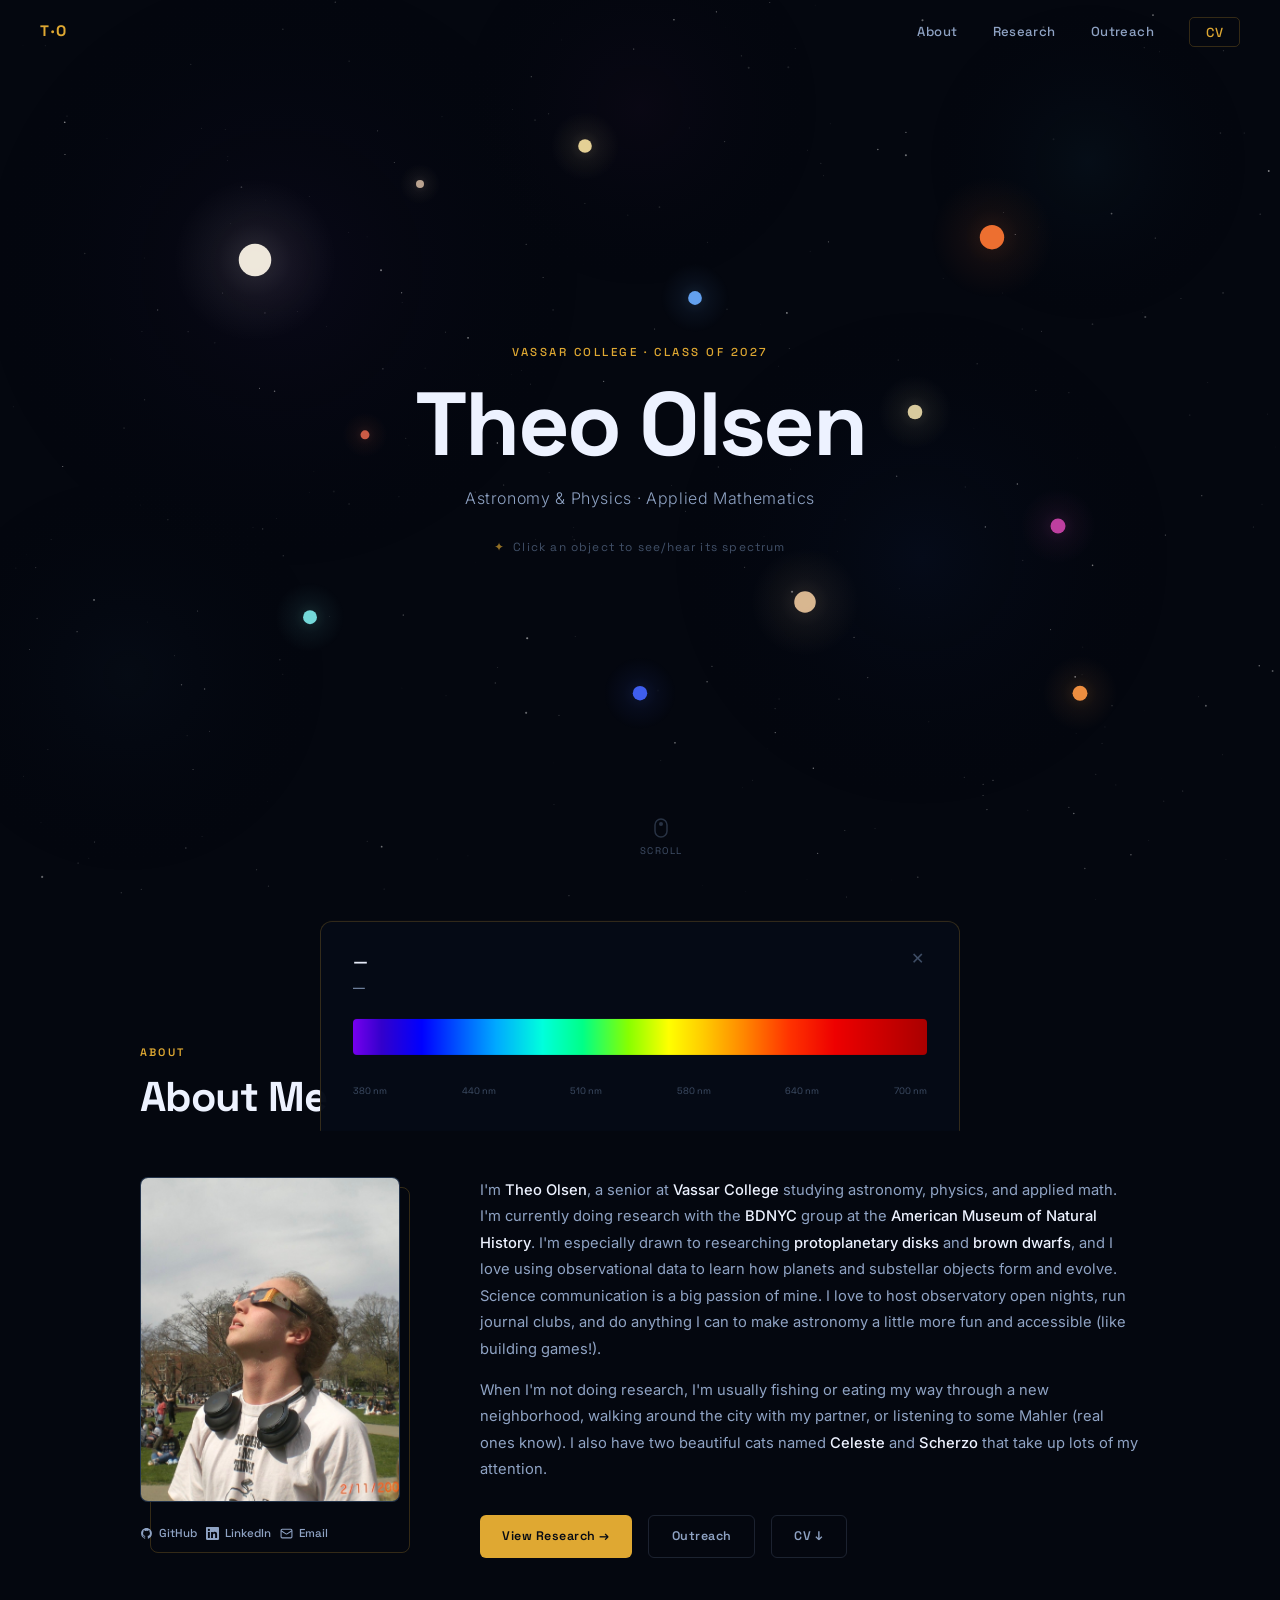
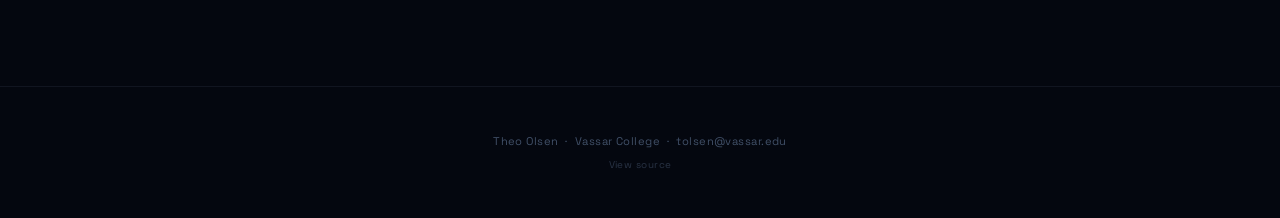
==== commit 52f3f812: "fixed homepage scrolling for mobile users" ====
--- a/index.html
+++ b/index.html
@@ -1082,9 +1082,13 @@
 
     cv.addEventListener('click', e => handleInteract(e.clientX, e.clientY));
     cv.addEventListener('touchstart', e => {
-      e.preventDefault();
       const t = e.touches[0];
-      handleInteract(t.clientX, t.clientY);
+      const canY = canvasY(t.clientY);
+      const hit = iStars.some(s => Math.hypot(t.clientX - s.x, canY - s.y) < 38);
+      if (hit) {
+        e.preventDefault();
+        handleInteract(t.clientX, t.clientY);
+      }
     }, { passive: false });
 
     // ── Spectrum panel ────────────────────────────
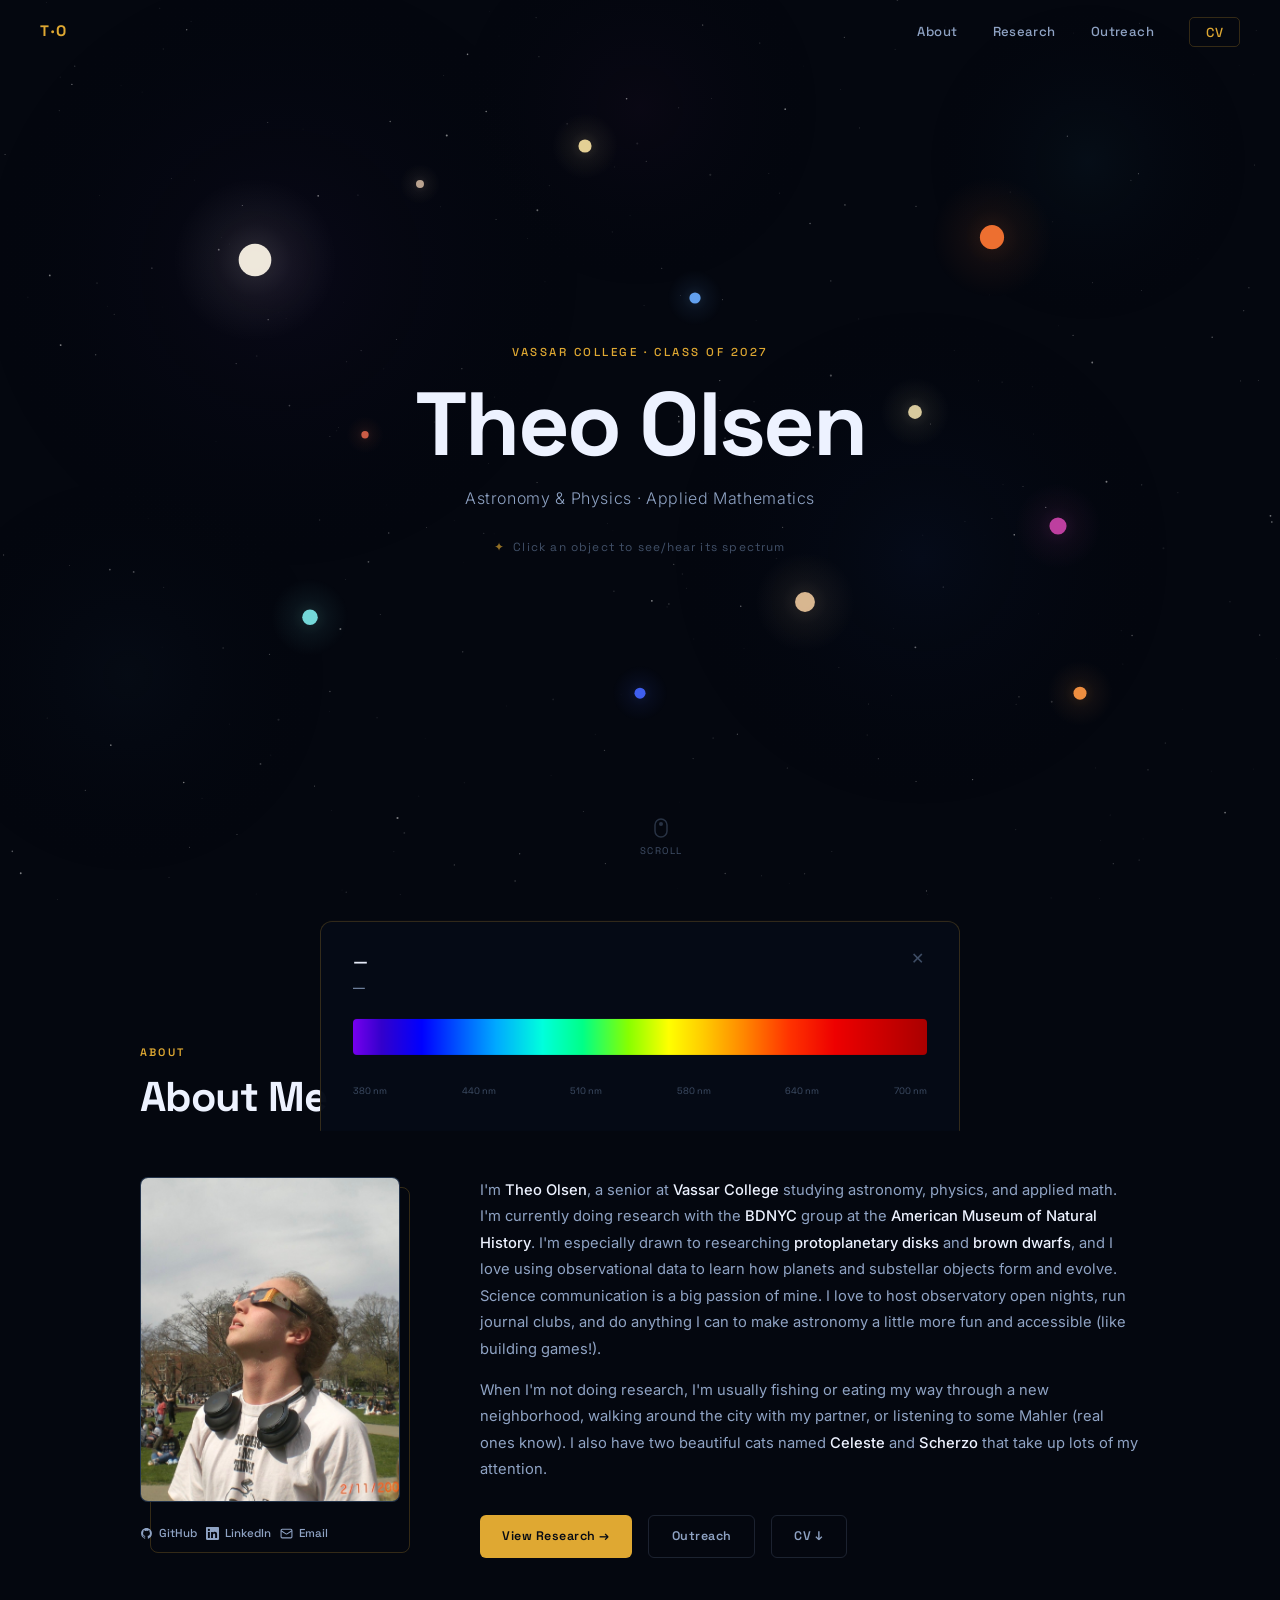
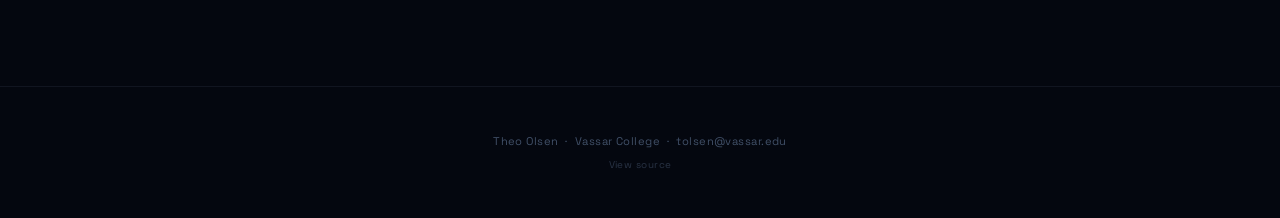
==== commit e8e70129: "show overtone wave cards in panel when overtones enabled" ====
--- a/index.html
+++ b/index.html
@@ -666,8 +666,7 @@
         gap: 1.4rem;
       }
 
-      .nav-links li:first-child,
-      .nav-links li:nth-child(2) {
+      .nav-links li:first-child {
         display: none;
       }
 
